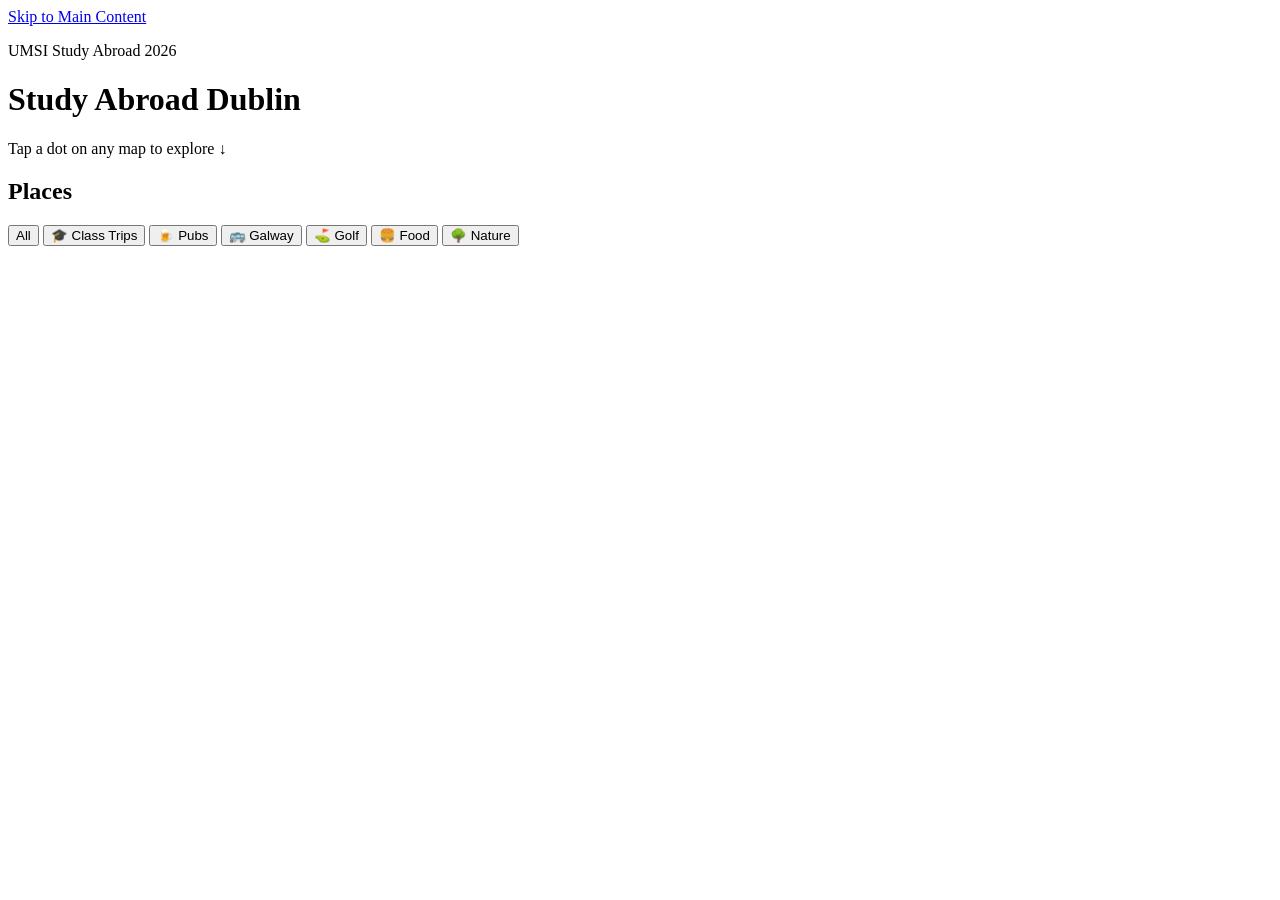
==== Final Project/index.html @ a0563acb "Upload files, JS, AI css, and Index AI generated CSS JS for toggle light and dark mode Mixitup but" ====
<!DOCTYPE html>
<html lang="en">
<head>
    <meta charset="UTF-8">
    <meta name="viewport" content="width=device-width, initial-scale=1.0">
    <title>Study Abroad Dublin</title>
    <link rel = "stylesheet" href="new.css">
</head>
<body>
    <a class ="skip-link" href = "#main">Skip to Main Content</a>
    <div class ="container">
      <header class="site-header">
      <p class="header-main">UMSI Study Abroad 2026</p>
      <h1>Study Abroad Dublin</h1>
      <p class="header-sub">Tap a dot on any map to explore ↓</p>
    </header>
    
    <main id = "main">

    <section class="filter-section"></section>
        <h2>Places</h2>
        <div class="filter-controls" role="toolbar" aria-label="Filter places by category">
          <button class="filter-btn active" data-filter="all">All</button>
          <button class="filter-btn" data-filter=".class-trips">🎓 Class Trips</button>
          <button class="filter-btn" data-filter=".pubs-food">🍺 Pubs</button>
          <button class="filter-btn" data-filter=".weekend-trips">🚌 Galway</button>
          <button class="filter-btn" data-filter=".highlights">⛳ Golf</button>
          <button class="filter-btn" data-filter=".misc">🍔 Food</button>
          <button class="filter-btn" data-filter=".misc">🌳 Nature</button>
        </div>
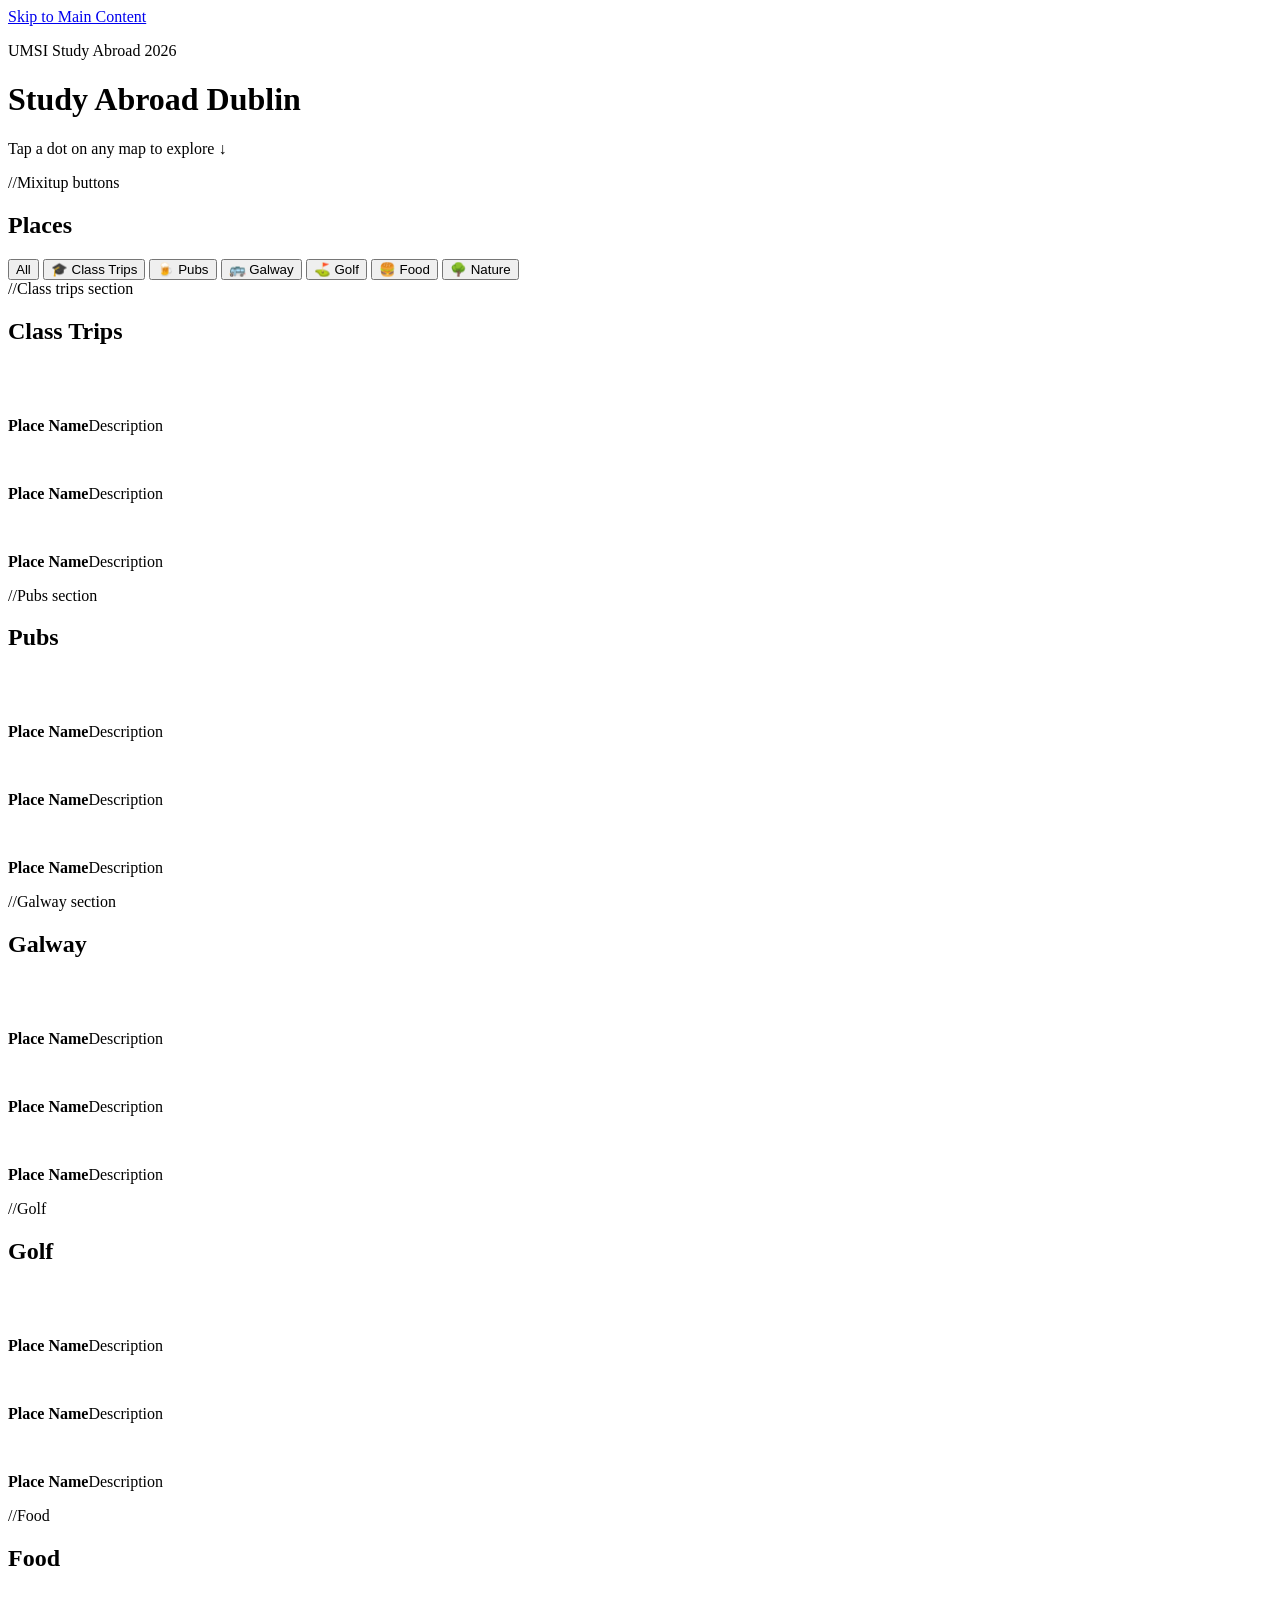
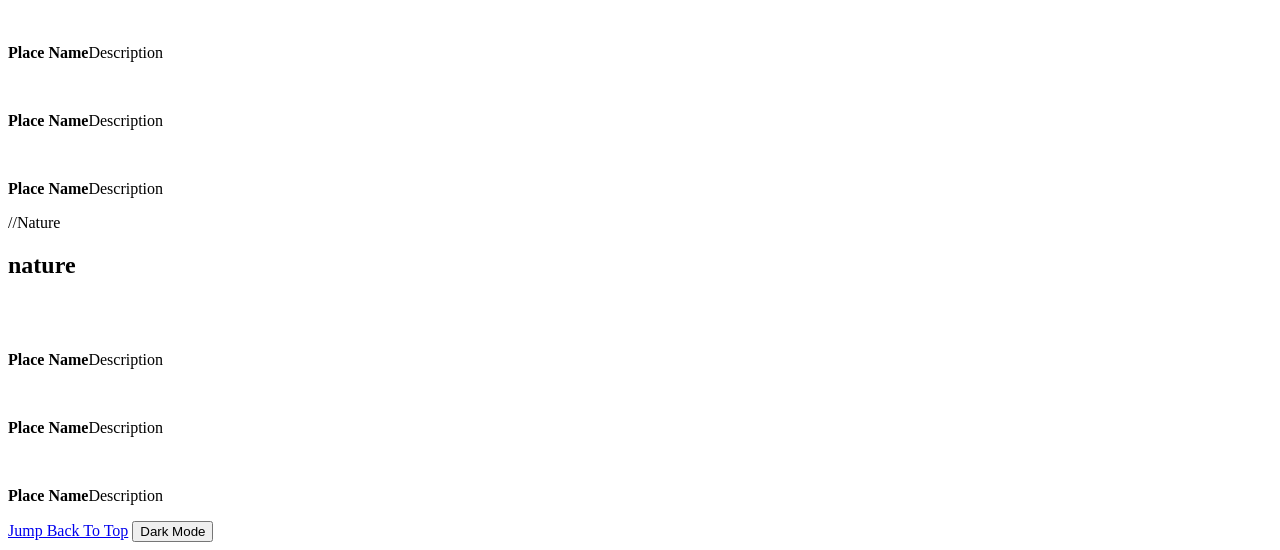
==== commit f64736e3: "Add files via upload Outlined HTML sections and footer buttons" ====
--- a/Final Project/index.html
+++ b/Final Project/index.html
@@ -16,7 +16,7 @@
     </header>
     
     <main id = "main">
-
+//Mixitup buttons
     <section class="filter-section"></section>
         <h2>Places</h2>
         <div class="filter-controls" role="toolbar" aria-label="Filter places by category">
@@ -29,4 +29,118 @@
           <button class="filter-btn" data-filter=".misc">🌳 Nature</button>
         </div>
         
-     +      </section>
+    //Class trips section
+    <section class = "location" id = "class-trips">
+      <h2>Class Trips</h2>
+      <img class = "map" src = "" alt = "">
+      <div class = "place">
+        <img src = "" alt = "">
+        <p class ="caption"></p><strong>Place Name</strong>Description</p>
+      </div>
+      <div class = "place">
+        <img src = "" alt = "">
+        <p class ="caption"></p><strong>Place Name</strong>Description</p>
+      </div>
+      <div class = "place">
+        <img src = "" alt = "">
+        <p class ="caption"></p><strong>Place Name</strong>Description</p>
+      </div>    
+    </section>
+    //Pubs section
+    <section class = "location" id = "pubs">
+      <h2>Pubs</h2>
+      <img class = "map" src = "" alt = "">
+      <div class = "place">
+        <img src = "" alt = "">
+        <p class ="caption"></p><strong>Place Name</strong>Description</p>
+      </div>
+      <div class = "place">
+        <img src = "" alt = "">
+        <p class ="caption"></p><strong>Place Name</strong>Description</p>
+      </div>
+      <div class = "place">
+        <img src = "" alt = "">
+        <p class ="caption"></p><strong>Place Name</strong>Description</p>
+      </div>    
+    </section>
+  //Galway section
+      <section class = "location" id = "Galway">
+      <h2>Galway</h2>
+      <img class = "map" src = "" alt = "">
+      <div class = "place">
+        <img src = "" alt = "">
+        <p class ="caption"></p><strong>Place Name</strong>Description</p>
+      </div>
+      <div class = "place">
+        <img src = "" alt = "">
+        <p class ="caption"></p><strong>Place Name</strong>Description</p>
+      </div>
+      <div class = "place">
+        <img src = "" alt = "">
+        <p class ="caption"></p><strong>Place Name</strong>Description</p>
+      </div>    
+    </section>
+  //Golf
+      <section class = "location" id = "Golf">
+      <h2>Golf</h2>
+      <img class = "map" src = "" alt = "">
+      <div class = "place">
+        <img src = "" alt = "">
+        <p class ="caption"></p><strong>Place Name</strong>Description</p>
+      </div>
+      <div class = "place">
+        <img src = "" alt = "">
+        <p class ="caption"></p><strong>Place Name</strong>Description</p>
+      </div>
+      <div class = "place">
+        <img src = "" alt = "">
+        <p class ="caption"></p><strong>Place Name</strong>Description</p>
+      </div>    
+    </section>
+  //Food
+      <section class = "location" id = "food">
+      <h2>Food</h2>
+      <img class = "map" src = "" alt = "">
+      <div class = "place">
+        <img src = "" alt = "">
+        <p class ="caption"></p><strong>Place Name</strong>Description</p>
+      </div>
+      <div class = "place">
+        <img src = "" alt = "">
+        <p class ="caption"></p><strong>Place Name</strong>Description</p>
+      </div>
+      <div class = "place">
+        <img src = "" alt = "">
+        <p class ="caption"></p><strong>Place Name</strong>Description</p>
+      </div>    
+    </section>
+  //Nature
+      <section class = "location" id = "nature">
+      <h2>nature</h2>
+      <img class = "map" src = "" alt = "">
+      <div class = "place">
+        <img src = "" alt = "">
+        <p class ="caption"></p><strong>Place Name</strong>Description</p>
+      </div>
+      <div class = "place">
+        <img src = "" alt = "">
+        <p class ="caption"></p><strong>Place Name</strong>Description</p>
+      </div>
+      <div class = "place">
+        <img src = "" alt = "">
+        <p class ="caption"></p><strong>Place Name</strong>Description</p>
+      </div>    
+    </section>
+
+    <footer  class = "footer">
+      <div class = "footer-buttons">
+        <a class = "button" href = "#main">Jump Back To Top</a>
+        <button class = "button" id = "darkbutton">Dark Mode</button>
+
+      </div>
+
+    </footer>
+    <script src = "script.js"></script>
+</body>
+</html>
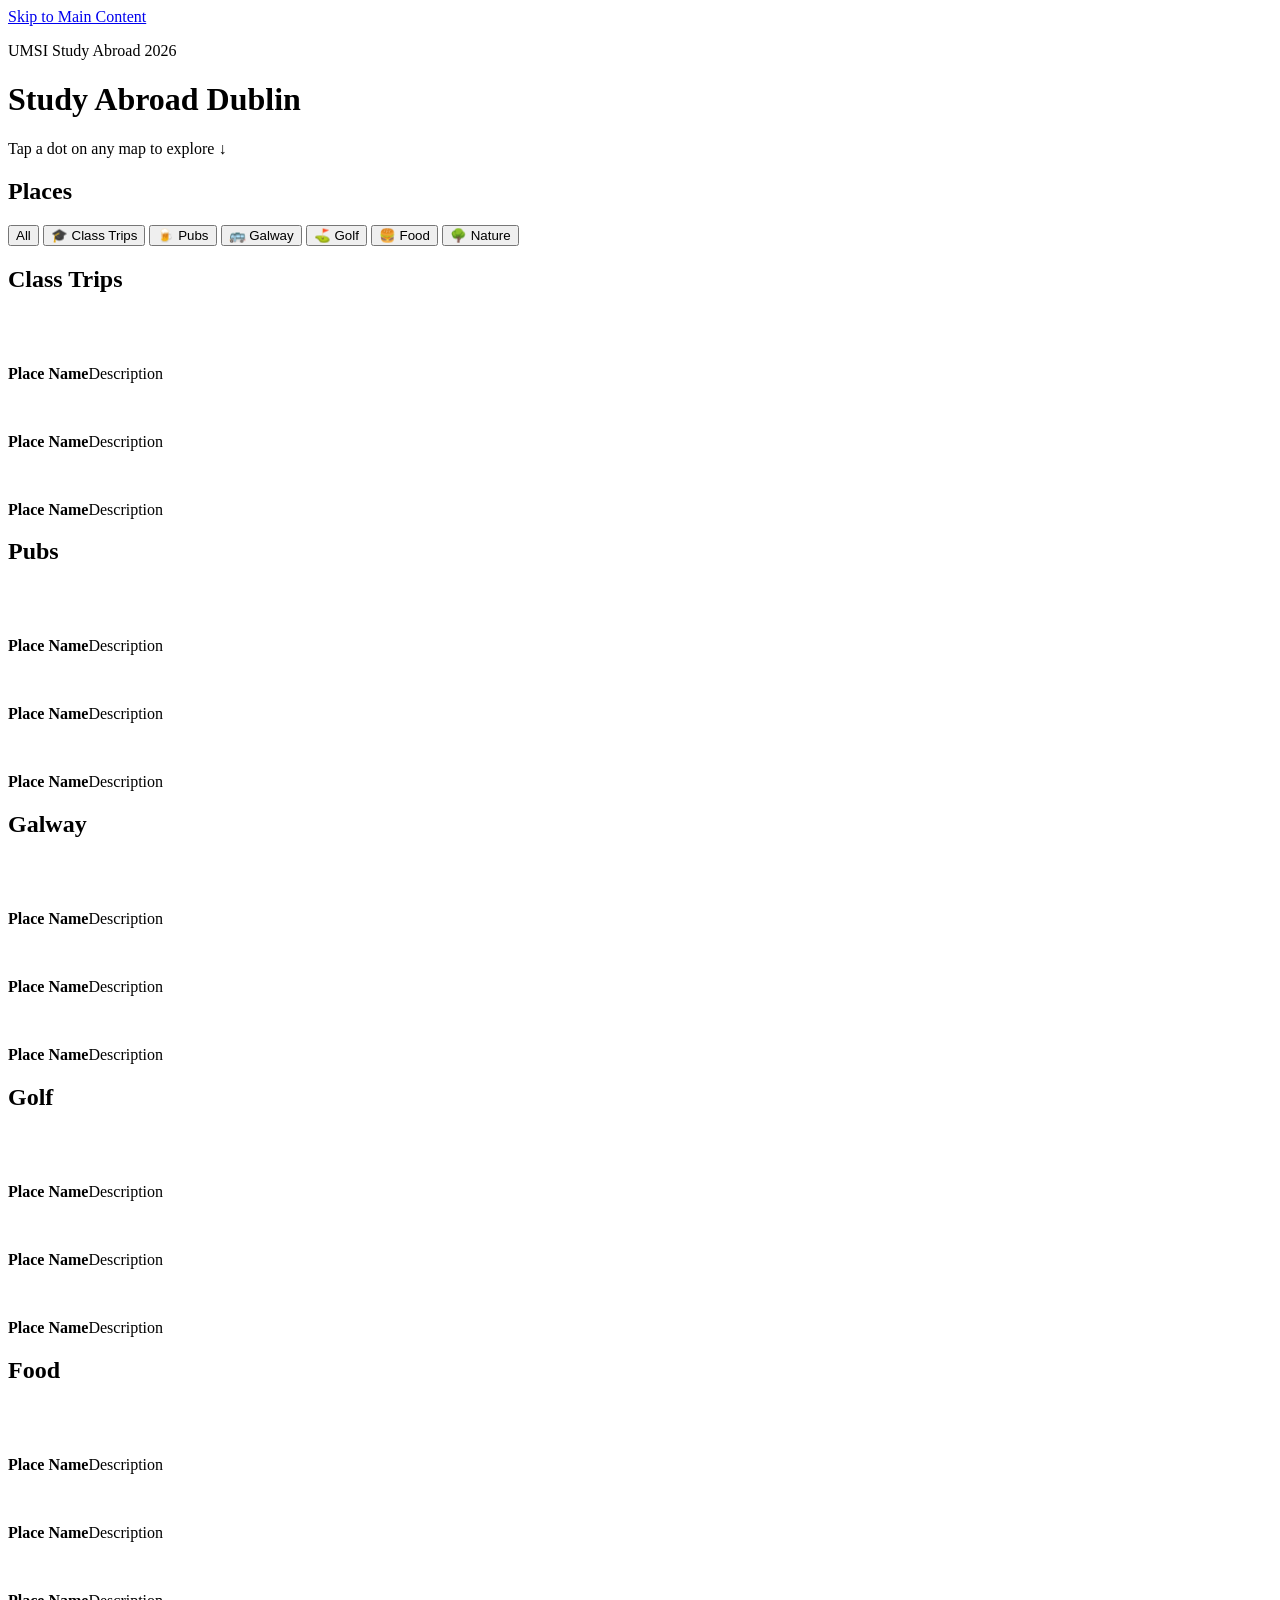
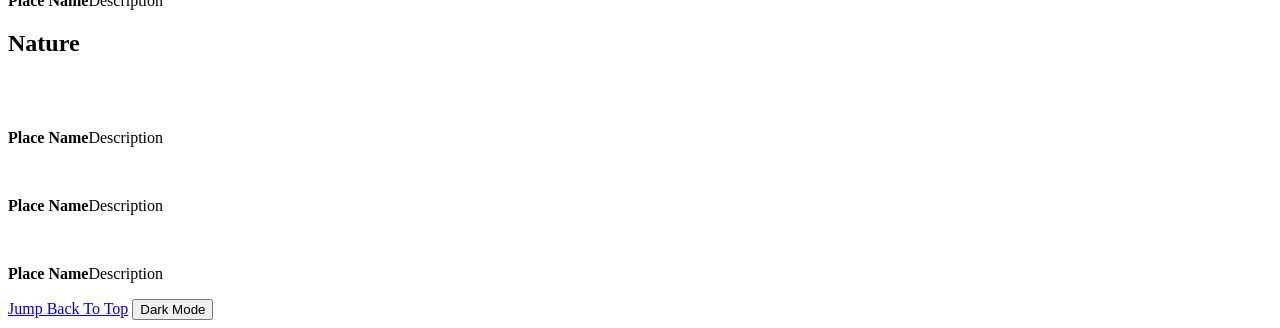
==== commit f6fdf15e: "Add files via upload Added W3 Schools Accordian features and mixitup file" ====
--- a/Final Project/index.html
+++ b/Final Project/index.html
@@ -16,7 +16,7 @@
     </header>
     
     <main id = "main">
-//Mixitup buttons
+<!--MixItUp-->
     <section class="filter-section"></section>
         <h2>Places</h2>
         <div class="filter-controls" role="toolbar" aria-label="Filter places by category">
@@ -30,7 +30,7 @@
         </div>
         
       </section>
-    //Class trips section
+    <!--Class Trips-->
     <section class = "location" id = "class-trips">
       <h2>Class Trips</h2>
       <img class = "map" src = "" alt = "">
@@ -47,7 +47,8 @@
         <p class ="caption"></p><strong>Place Name</strong>Description</p>
       </div>    
     </section>
-    //Pubs section
+
+    <!--Pubs-->
     <section class = "location" id = "pubs">
       <h2>Pubs</h2>
       <img class = "map" src = "" alt = "">
@@ -64,7 +65,8 @@
         <p class ="caption"></p><strong>Place Name</strong>Description</p>
       </div>    
     </section>
-  //Galway section
+
+  <!--Galway-->
       <section class = "location" id = "Galway">
       <h2>Galway</h2>
       <img class = "map" src = "" alt = "">
@@ -81,7 +83,8 @@
         <p class ="caption"></p><strong>Place Name</strong>Description</p>
       </div>    
     </section>
-  //Golf
+
+    <!--Golf-->
       <section class = "location" id = "Golf">
       <h2>Golf</h2>
       <img class = "map" src = "" alt = "">
@@ -98,7 +101,8 @@
         <p class ="caption"></p><strong>Place Name</strong>Description</p>
       </div>    
     </section>
-  //Food
+
+  <!--Food-->
       <section class = "location" id = "food">
       <h2>Food</h2>
       <img class = "map" src = "" alt = "">
@@ -115,9 +119,10 @@
         <p class ="caption"></p><strong>Place Name</strong>Description</p>
       </div>    
     </section>
-  //Nature
+
+  <!--Nature-->
       <section class = "location" id = "nature">
-      <h2>nature</h2>
+      <h2>Nature</h2>
       <img class = "map" src = "" alt = "">
       <div class = "place">
         <img src = "" alt = "">
@@ -141,6 +146,7 @@
       </div>
 
     </footer>
+  </div>
     <script src = "script.js"></script>
 </body>
 </html>
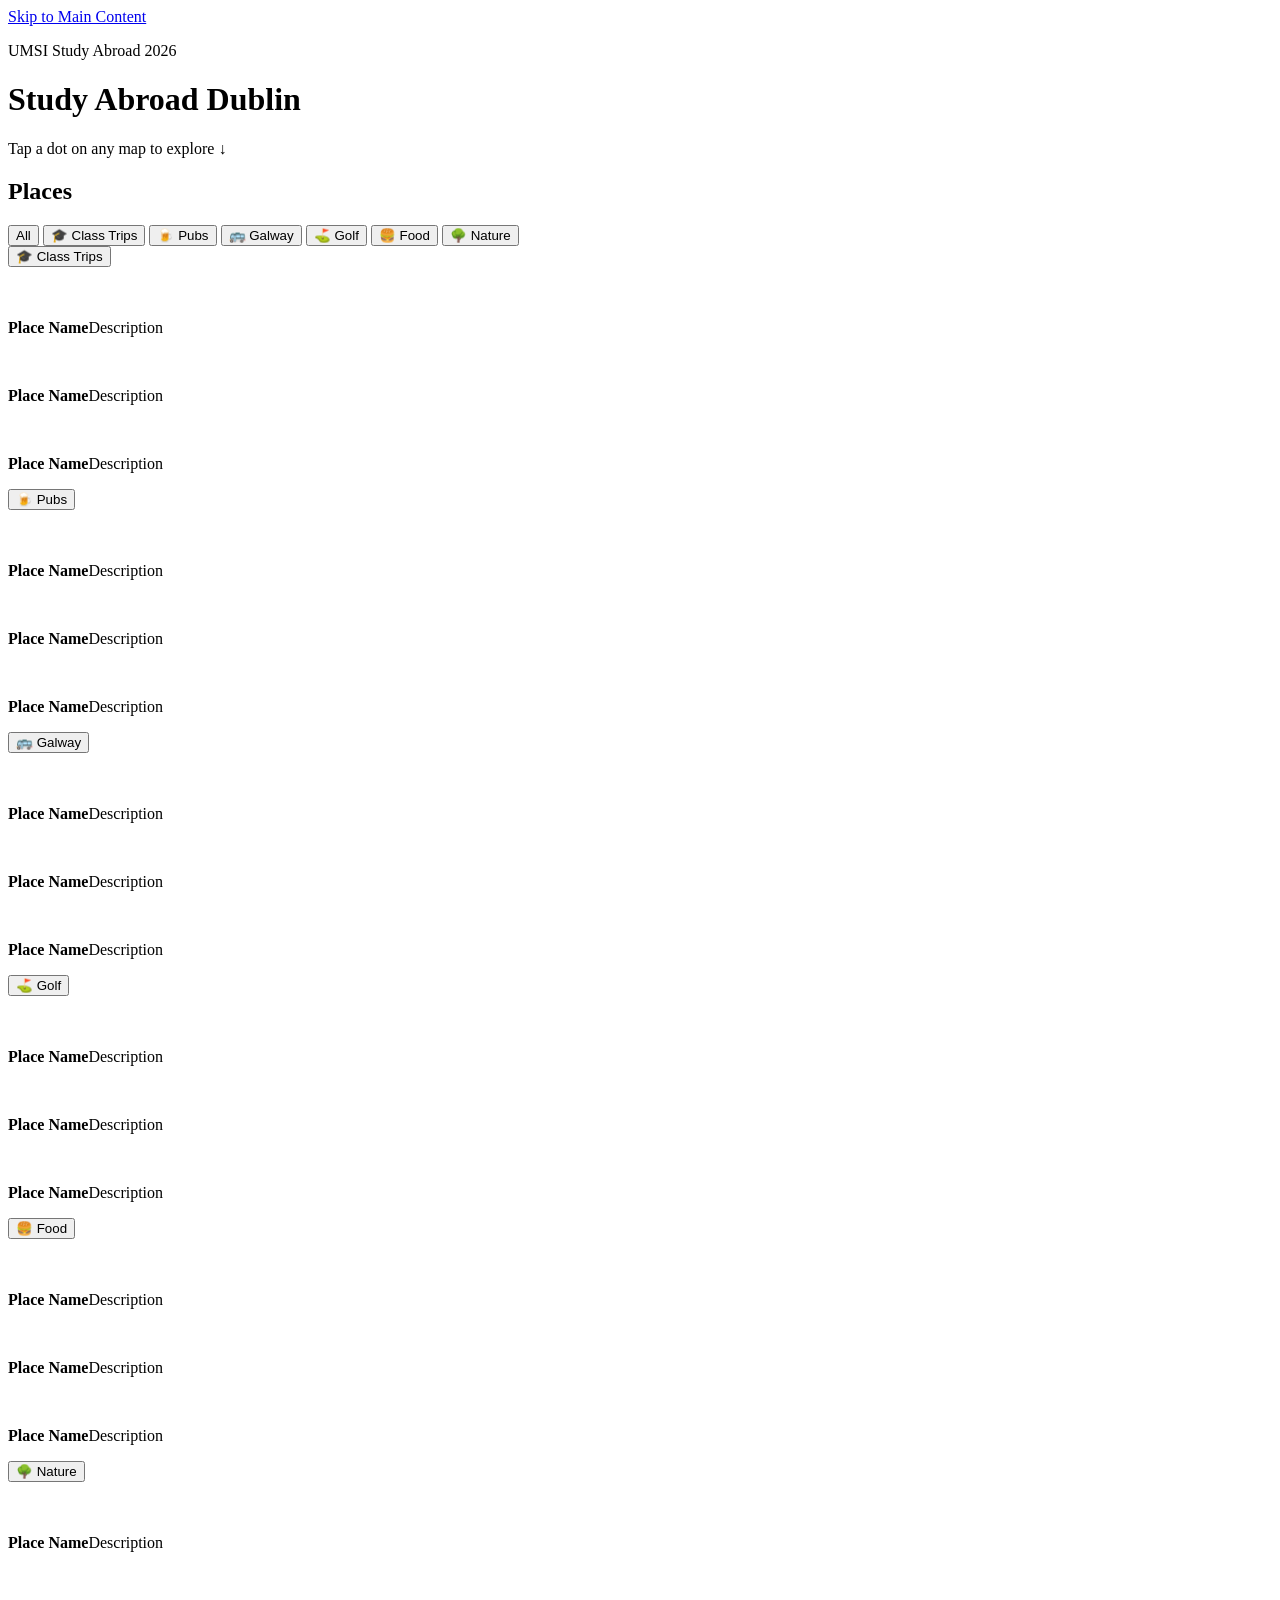
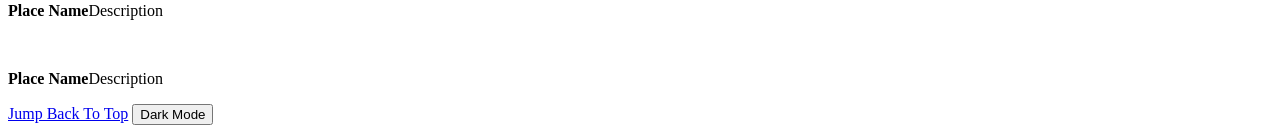
==== commit 39e3a2f3: "Add files via upload Fixed HTML names and added accordion button" ====
--- a/Final Project/index.html
+++ b/Final Project/index.html
@@ -9,15 +9,15 @@
 <body>
     <a class ="skip-link" href = "#main">Skip to Main Content</a>
     <div class ="container">
-      <header class="site-header">
-      <p class="header-main">UMSI Study Abroad 2026</p>
+      <header class="header">
+      <p class="section-header">UMSI Study Abroad 2026</p>
       <h1>Study Abroad Dublin</h1>
       <p class="header-sub">Tap a dot on any map to explore ↓</p>
     </header>
     
     <main id = "main">
 <!--MixItUp-->
-    <section class="filter-section"></section>
+    <section class="filter-section">
         <h2>Places</h2>
         <div class="filter-controls" role="toolbar" aria-label="Filter places by category">
           <button class="filter-btn active" data-filter="all">All</button>
@@ -30,114 +30,128 @@
         </div>
         
       </section>
+
+  <div id ="mixitupContainer">
     <!--Class Trips-->
-    <section class = "location" id = "class-trips">
-      <h2>Class Trips</h2>
+    <section class = "location mix class-trips" id = "class-trips">
+      <button class="section-header" aria-expanded="false">🎓 Class Trips</button>
+      <div class="panel">
       <img class = "map" src = "" alt = "">
       <div class = "place">
         <img src = "" alt = "">
-        <p class ="caption"></p><strong>Place Name</strong>Description</p>
+        <p class ="caption"><strong>Place Name</strong>Description</p>
       </div>
       <div class = "place">
         <img src = "" alt = "">
-        <p class ="caption"></p><strong>Place Name</strong>Description</p>
+        <p class ="caption"><strong>Place Name</strong>Description</p>
       </div>
       <div class = "place">
         <img src = "" alt = "">
-        <p class ="caption"></p><strong>Place Name</strong>Description</p>
+        <p class ="caption"><strong>Place Name</strong>Description</p>
       </div>    
+      </div>
     </section>
 
     <!--Pubs-->
-    <section class = "location" id = "pubs">
-      <h2>Pubs</h2>
+    <section class = "location mix pubs" id = "pubs">
+      <button class="section-header" aria-expanded="false">🍺 Pubs</button>
+      <div class="panel">
       <img class = "map" src = "" alt = "">
       <div class = "place">
         <img src = "" alt = "">
-        <p class ="caption"></p><strong>Place Name</strong>Description</p>
+        <p class ="caption"><strong>Place Name</strong>Description</p>
       </div>
       <div class = "place">
         <img src = "" alt = "">
-        <p class ="caption"></p><strong>Place Name</strong>Description</p>
+        <p class ="caption"><strong>Place Name</strong>Description</p>
       </div>
       <div class = "place">
         <img src = "" alt = "">
-        <p class ="caption"></p><strong>Place Name</strong>Description</p>
+        <p class ="caption"><strong>Place Name</strong>Description</p>
       </div>    
+      </div>
     </section>
 
   <!--Galway-->
-      <section class = "location" id = "Galway">
-      <h2>Galway</h2>
+  <section class="location mix galway" id="galway">
+      <button class="section-header" aria-expanded="false">🚌 Galway</button>
+      <div class="panel">
       <img class = "map" src = "" alt = "">
       <div class = "place">
         <img src = "" alt = "">
-        <p class ="caption"></p><strong>Place Name</strong>Description</p>
+        <p class ="caption"><strong>Place Name</strong>Description</p>
       </div>
       <div class = "place">
         <img src = "" alt = "">
-        <p class ="caption"></p><strong>Place Name</strong>Description</p>
+        <p class ="caption"><strong>Place Name</strong>Description</p>
       </div>
       <div class = "place">
         <img src = "" alt = "">
-        <p class ="caption"></p><strong>Place Name</strong>Description</p>
-      </div>    
+        <p class ="caption"><strong>Place Name</strong>Description</p>
+      </div>   
+      </div> 
     </section>
 
     <!--Golf-->
-      <section class = "location" id = "Golf">
-      <h2>Golf</h2>
+      <section class = "location mix golf" id = "golf">
+      <button class="section-header" aria-expanded="false">⛳ Golf</button>
+      <div class="panel">
       <img class = "map" src = "" alt = "">
       <div class = "place">
         <img src = "" alt = "">
-        <p class ="caption"></p><strong>Place Name</strong>Description</p>
+        <p class ="caption"><strong>Place Name</strong>Description</p>
       </div>
       <div class = "place">
         <img src = "" alt = "">
-        <p class ="caption"></p><strong>Place Name</strong>Description</p>
+        <p class ="caption"><strong>Place Name</strong>Description</p>
       </div>
       <div class = "place">
         <img src = "" alt = "">
-        <p class ="caption"></p><strong>Place Name</strong>Description</p>
+        <p class ="caption"><strong>Place Name</strong>Description</p>
       </div>    
+      </div>
     </section>
 
   <!--Food-->
-      <section class = "location" id = "food">
-      <h2>Food</h2>
+      <section class = "location mix food" id = "food">
+      <button class="section-header" aria-expanded="false">🍔 Food</button>
+      <div class="panel">
       <img class = "map" src = "" alt = "">
       <div class = "place">
         <img src = "" alt = "">
-        <p class ="caption"></p><strong>Place Name</strong>Description</p>
+        <p class ="caption"><strong>Place Name</strong>Description</p>
       </div>
       <div class = "place">
         <img src = "" alt = "">
-        <p class ="caption"></p><strong>Place Name</strong>Description</p>
+        <p class ="caption"><strong>Place Name</strong>Description</p>
       </div>
       <div class = "place">
         <img src = "" alt = "">
-        <p class ="caption"></p><strong>Place Name</strong>Description</p>
+        <p class ="caption"><strong>Place Name</strong>Description</p>
       </div>    
+      </div>
     </section>
 
   <!--Nature-->
-      <section class = "location" id = "nature">
-      <h2>Nature</h2>
+      <section class = "location mix food" id = "nature">
+      <button class="section-header" aria-expanded="false">🌳 Nature</button>
+      <div class="panel">
       <img class = "map" src = "" alt = "">
       <div class = "place">
         <img src = "" alt = "">
-        <p class ="caption"></p><strong>Place Name</strong>Description</p>
+        <p class ="caption"><strong>Place Name</strong>Description</p>
       </div>
       <div class = "place">
         <img src = "" alt = "">
-        <p class ="caption"></p><strong>Place Name</strong>Description</p>
+        <p class ="caption"><strong>Place Name</strong>Description</p>
       </div>
       <div class = "place">
         <img src = "" alt = "">
-        <p class ="caption"></p><strong>Place Name</strong>Description</p>
+        <p class ="caption"><strong>Place Name</strong>Description</p>
       </div>    
+      </div>
     </section>
-
+</div>
     <footer  class = "footer">
       <div class = "footer-buttons">
         <a class = "button" href = "#main">Jump Back To Top</a>
@@ -147,6 +161,7 @@
 
     </footer>
   </div>
+    <script src="mixitup.js"></script>
     <script src = "script.js"></script>
 </body>
 </html>
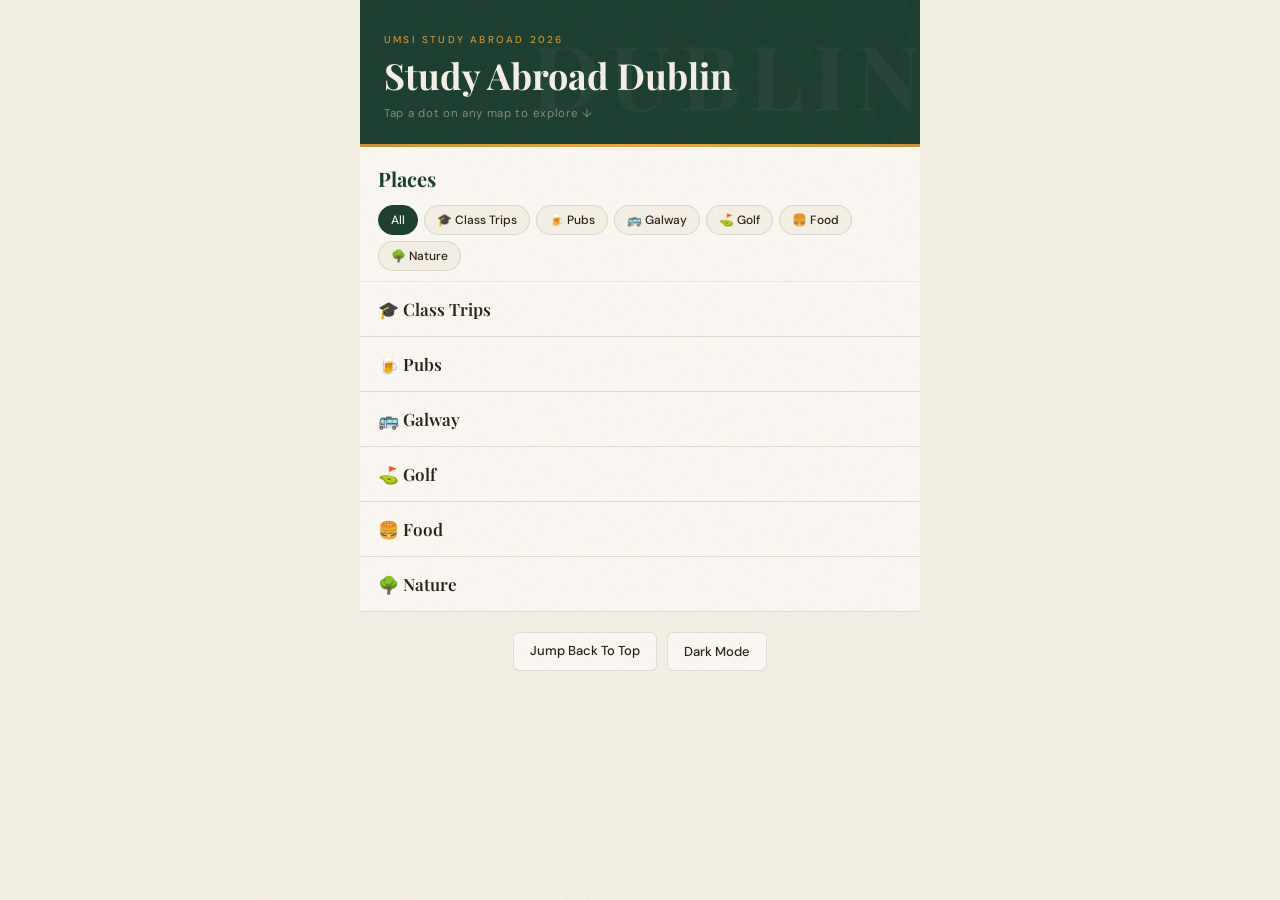
==== commit 2ff9912b: "Add files via upload Added map buttons and changed index formatting for smoother look" ====
--- a/Final Project/index.html
+++ b/Final Project/index.html
@@ -4,13 +4,13 @@
     <meta charset="UTF-8">
     <meta name="viewport" content="width=device-width, initial-scale=1.0">
     <title>Study Abroad Dublin</title>
-    <link rel = "stylesheet" href="new.css">
+    <link rel = "stylesheet" href="css/new.css">
 </head>
 <body>
     <a class ="skip-link" href = "#main">Skip to Main Content</a>
     <div class ="container">
       <header class="header">
-      <p class="section-header">UMSI Study Abroad 2026</p>
+      <p class="header-eyebrow">UMSI Study Abroad 2026</p>
       <h1>Study Abroad Dublin</h1>
       <p class="header-sub">Tap a dot on any map to explore ↓</p>
     </header>
@@ -22,33 +22,38 @@
         <div class="filter-controls" role="toolbar" aria-label="Filter places by category">
           <button class="filter-btn active" data-filter="all">All</button>
           <button class="filter-btn" data-filter=".class-trips">🎓 Class Trips</button>
-          <button class="filter-btn" data-filter=".pubs-food">🍺 Pubs</button>
-          <button class="filter-btn" data-filter=".weekend-trips">🚌 Galway</button>
-          <button class="filter-btn" data-filter=".highlights">⛳ Golf</button>
-          <button class="filter-btn" data-filter=".misc">🍔 Food</button>
-          <button class="filter-btn" data-filter=".misc">🌳 Nature</button>
+          <button class="filter-btn" data-filter=".pubs">🍺 Pubs</button>
+          <button class="filter-btn" data-filter=".galway">🚌 Galway</button>
+          <button class="filter-btn" data-filter=".golf">⛳ Golf</button>
+          <button class="filter-btn" data-filter=".food">🍔 Food</button>
+          <button class="filter-btn" data-filter=".nature">🌳 Nature</button>
         </div>
         
       </section>
 
-  <div id ="mixitupContainer">
-    <!--Class Trips-->
-    <section class = "location mix class-trips" id = "class-trips">
+  <div id ="mixContainer">
+ <!--Class Trips-->
+    <section class="location mix class-trips" id="class-trips">
       <button class="section-header" aria-expanded="false">🎓 Class Trips</button>
       <div class="panel">
-      <img class = "map" src = "" alt = "">
-      <div class = "place">
-        <img src = "" alt = "">
-        <p class ="caption"><strong>Place Name</strong>Description</p>
+      <div class="map-wrap">
+        <img class="map" src="https://raw.githubusercontent.com/ricniel/Final-Project/main/Final%20Project/class-trips-map.png" alt="Map of Dublin showing class trip locations">
+        <button class="map-btn pos-ct-1" data-scroll="place-ct-1" aria-label="1 — Place Name">1</button>
+        <button class="map-btn pos-ct-2" data-scroll="place-ct-2" aria-label="2 — Place Name">2</button>
+        <button class="map-btn pos-ct-3" data-scroll="place-ct-3" aria-label="3 — Place Name">3</button>
       </div>
-      <div class = "place">
-        <img src = "" alt = "">
-        <p class ="caption"><strong>Place Name</strong>Description</p>
+      <div class="place" id="place-ct-1">
+        <img src="" alt="">
+        <p class="caption"><strong>1. Place Name</strong> — Description</p>
       </div>
-      <div class = "place">
-        <img src = "" alt = "">
-        <p class ="caption"><strong>Place Name</strong>Description</p>
-      </div>    
+      <div class="place" id="place-ct-2">
+        <img src="" alt="">
+        <p class="caption"><strong>2. Place Name</strong> — Description</p>
+      </div>
+      <div class="place" id="place-ct-3">
+        <img src="" alt="">
+        <p class="caption"><strong>3. Place Name</strong> — Description</p>
+      </div>
       </div>
     </section>
 
@@ -56,98 +61,123 @@
     <section class = "location mix pubs" id = "pubs">
       <button class="section-header" aria-expanded="false">🍺 Pubs</button>
       <div class="panel">
-      <img class = "map" src = "" alt = "">
-      <div class = "place">
-        <img src = "" alt = "">
-        <p class ="caption"><strong>Place Name</strong>Description</p>
+      <div class="map-wrap">
+        <img class="map" src="https://raw.githubusercontent.com/ricniel/Final-Project/main/Final%20Project/pubs-map.png" alt="Map of Dublin showing pub locations">
+        <button class="map-btn pos-pubs-1" data-scroll="place-pubs-1" aria-label="1 — Brazen Head">1</button>
+        <button class="map-btn pos-pubs-2" data-scroll="place-pubs-2" aria-label="2 — Temple Bar">2</button>
+        <button class="map-btn pos-pubs-3" data-scroll="place-pubs-3" aria-label="3 — Dudley's">3</button>
       </div>
-      <div class = "place">
-        <img src = "" alt = "">
-        <p class ="caption"><strong>Place Name</strong>Description</p>
+      <div class = "place" id = "place-pubs-1">
+        <img src = "" alt = "Outside of the Temple Bar">
+        <p class ="caption"><strong>The Temple Bar</strong>Description</p>
       </div>
-      <div class = "place">
-        <img src = "" alt = "">
-        <p class ="caption"><strong>Place Name</strong>Description</p>
+      <div class = "place" id = "place-pubs-2">
+        <img src = "" alt = "A pint of guinness in Grogan's">
+        <p class ="caption"><strong>Grogan's Pub</strong>Description</p>
+      </div>
+      <div class = "place" id = "place-pubs-3">
+        <img src = "" alt = "A Pint of Guinness in Dudley's">
+        <p class ="caption"><strong>Dudley's Pub</strong>Description</p>
       </div>    
       </div>
     </section>
 
-  <!--Galway-->
+ <!--Galway-->
   <section class="location mix galway" id="galway">
       <button class="section-header" aria-expanded="false">🚌 Galway</button>
       <div class="panel">
-      <img class = "map" src = "" alt = "">
-      <div class = "place">
-        <img src = "" alt = "">
-        <p class ="caption"><strong>Place Name</strong>Description</p>
+      <div class="map-wrap">
+        <img class="map" src="https://raw.githubusercontent.com/ricniel/Final-Project/main/Final%20Project/Galway-map.png" alt="Map of Galway showing trip locations">
+        <button class="map-btn pos-gal-1" data-scroll="place-gal-1" aria-label="1 — Place Name">1</button>
+        <button class="map-btn pos-gal-2" data-scroll="place-gal-2" aria-label="2 — Place Name">2</button>
+        <button class="map-btn pos-gal-3" data-scroll="place-gal-3" aria-label="3 — Place Name">3</button>
       </div>
-      <div class = "place">
-        <img src = "" alt = "">
-        <p class ="caption"><strong>Place Name</strong>Description</p>
+      <div class="place" id="place-gal-1">
+        <img src="" alt="">
+        <p class="caption"><strong>1. Place Name</strong> — Description</p>
       </div>
-      <div class = "place">
-        <img src = "" alt = "">
-        <p class ="caption"><strong>Place Name</strong>Description</p>
+      <div class="place" id="place-gal-2">
+        <img src="" alt="">
+        <p class="caption"><strong>2. Place Name</strong> — Description</p>
+      </div>
+      <div class="place" id="place-gal-3">
+        <img src="" alt="">
+        <p class="caption"><strong>3. Place Name</strong> — Description</p>
       </div>   
       </div> 
     </section>
 
     <!--Golf-->
-      <section class = "location mix golf" id = "golf">
+      <section class="location mix golf" id="golf">
       <button class="section-header" aria-expanded="false">⛳ Golf</button>
       <div class="panel">
-      <img class = "map" src = "" alt = "">
-      <div class = "place">
-        <img src = "" alt = "">
-        <p class ="caption"><strong>Place Name</strong>Description</p>
+      <div class="map-wrap">
+        <img class="map" src="https://raw.githubusercontent.com/ricniel/Final-Project/main/Final%20Project/Golf-map.png" alt="Map of Ireland showing golf course locations">
+        <button class="map-btn pos-golf-1" data-scroll="place-golf-1" aria-label="1 — Place Name">1</button>
+        <button class="map-btn pos-golf-2" data-scroll="place-golf-2" aria-label="2 — Place Name">2</button>
+        <button class="map-btn pos-golf-3" data-scroll="place-golf-3" aria-label="3 — Place Name">3</button>
       </div>
-      <div class = "place">
-        <img src = "" alt = "">
-        <p class ="caption"><strong>Place Name</strong>Description</p>
+      <div class="place" id="place-golf-1">
+        <img src="" alt="">
+        <p class="caption"><strong>1. Place Name</strong> — Description</p>
       </div>
-      <div class = "place">
-        <img src = "" alt = "">
-        <p class ="caption"><strong>Place Name</strong>Description</p>
+      <div class="place" id="place-golf-2">
+        <img src="" alt="">
+        <p class="caption"><strong>2. Place Name</strong> — Description</p>
+      </div>
+      <div class="place" id="place-golf-3">
+        <img src="" alt="">
+        <p class="caption"><strong>3. Place Name</strong> — Description</p>
       </div>    
       </div>
     </section>
 
   <!--Food-->
-      <section class = "location mix food" id = "food">
+      <section class="location mix food" id="food">
       <button class="section-header" aria-expanded="false">🍔 Food</button>
       <div class="panel">
-      <img class = "map" src = "" alt = "">
-      <div class = "place">
-        <img src = "" alt = "">
-        <p class ="caption"><strong>Place Name</strong>Description</p>
+      <div class="map-wrap">
+        <img class="map" src="https://raw.githubusercontent.com/ricniel/Final-Project/main/Final%20Project/Food-map.png" alt="Map of Dublin showing food spots">
+        <button class="map-btn pos-food-1" data-scroll="place-food-1" aria-label="1 — Place Name">1</button>
+        <button class="map-btn pos-food-2" data-scroll="place-food-2" aria-label="2 — Place Name">2</button>
+        <button class="map-btn pos-food-3" data-scroll="place-food-3" aria-label="3 — Place Name">3</button>
       </div>
-      <div class = "place">
-        <img src = "" alt = "">
-        <p class ="caption"><strong>Place Name</strong>Description</p>
+      <div class="place" id="place-food-1">
+        <img src="" alt="">
+        <p class="caption"><strong>1. Place Name</strong> — Description</p>
       </div>
-      <div class = "place">
-        <img src = "" alt = "">
-        <p class ="caption"><strong>Place Name</strong>Description</p>
+      <div class="place" id="place-food-2">
+        <img src="" alt="">
+        <p class="caption"><strong>2. Place Name</strong> — Description</p>
+      </div>
+      <div class="place" id="place-food-3">
+        <img src="" alt="">
+        <p class="caption"><strong>3. Place Name</strong> — Description</p>
       </div>    
       </div>
     </section>
 
   <!--Nature-->
-      <section class = "location mix food" id = "nature">
+      <section class="location mix nature" id="nature">
       <button class="section-header" aria-expanded="false">🌳 Nature</button>
       <div class="panel">
-      <img class = "map" src = "" alt = "">
-      <div class = "place">
-        <img src = "" alt = "">
-        <p class ="caption"><strong>Place Name</strong>Description</p>
+      <div class="map-wrap">
+        <img class="map" src="https://raw.githubusercontent.com/ricniel/Final-Project/main/Final%20Project/nature-map.png" alt="Map showing Cliffs of Moher, Howth, and Pheonix Park">
+        <button class="map-btn pos-nat-1" data-scroll="place-nat-1" aria-label="1 — Place Name">1</button>
+        <button class="map-btn pos-nat-2" data-scroll="place-nat-2" aria-label="2 — Place Name">2</button>
+        <button class="map-btn pos-nat-3" data-scroll="place-nat-3" aria-label="3 — Place Name">3</button>
       </div>
-      <div class = "place">
-        <img src = "" alt = "">
-        <p class ="caption"><strong>Place Name</strong>Description</p>
+      <div class="place" id="place-nat-1">
+        <img src="" alt="">
+        <p class="caption"><strong>1. Place Name</strong> — Description</p>
       </div>
-      <div class = "place">
-        <img src = "" alt = "">
-        <p class ="caption"><strong>Place Name</strong>Description</p>
+      <div class="place" id="place-nat-2">
+        <img src="" alt="">
+        <p class="caption"><strong>2. Place Name</strong> — Description</p>
+      </div>
+      <div class="place" id="place-nat-3">
+        <img src="" alt="">
+        <p class="caption"><strong>3. Place Name</strong> — Description</p>
       </div>    
       </div>
     </section>
--- a/Final Project/css/new.css
+++ b/Final Project/css/new.css
@@ -0,0 +1,339 @@
+@import url('https://fonts.googleapis.com/css2?family=Playfair+Display:ital,wght@0,400;0,700;1,400&family=DM+Sans:wght@400;500;600&display=swap');
+
+*, *::before, *::after { box-sizing: border-box; margin: 0; padding: 0; }
+
+:root {
+  --parchment: #F4EFE4;
+  --paper: #FAF7F2;
+  --green-dark: #1B3D2F;
+  --gold: #C8923A;
+  --gold-light: #E5A840;
+  --ink: #2A2016;
+  --ink-light: #5C4F3A;
+  --sage: #E2E8DF;
+}
+
+html { scroll-behavior: smooth; }
+
+body {
+  background: var(--parchment);
+  color: var(--ink);
+  font-family: 'DM Sans', sans-serif;
+  font-size: 16px;
+  line-height: 1.6;
+  min-height: 100vh;
+  max-width: 480px;
+  margin: 0 auto;
+}
+
+/* Paper texture */
+body::before {
+  content: '';
+  position: fixed;
+  inset: 0;
+  background-image: url("data:image/svg+xml,%3Csvg viewBox='0 0 200 200' xmlns='http://www.w3.org/2000/svg'%3E%3Cfilter id='n'%3E%3CfeTurbulence type='fractalNoise' baseFrequency='0.85' numOctaves='4' stitchTiles='stitch'/%3E%3C/filter%3E%3Crect width='100%25' height='100%25' filter='url(%23n)' opacity='0.035'/%3E%3C/svg%3E");
+  pointer-events: none;
+  z-index: 999;
+}
+
+/* ── Skip Link ── */
+.skip-link {
+  position: absolute;
+  top: -100%;
+  left: 1rem;
+  background: var(--gold);
+  color: var(--green-dark);
+  padding: 0.5rem 1rem;
+  border-radius: 4px;
+  font-weight: 600;
+  z-index: 1000;
+  text-decoration: none;
+}
+.skip-link:focus { top: 0.5rem; }
+
+/* ── Header ── */
+.header {
+  background: var(--green-dark);
+  padding: 32px 24px 24px;
+  position: relative;
+  overflow: hidden;
+}
+.header::before {
+  content: 'DUBLIN';
+  position: absolute;
+  right: -10px;
+  top: 50%;
+  transform: translateY(-50%);
+  font-family: 'Playfair Display', serif;
+  font-size: 90px;
+  font-weight: 700;
+  color: rgba(255,255,255,0.04);
+  letter-spacing: 0.1em;
+  pointer-events: none;
+  user-select: none;
+}
+.header::after {
+  content: '';
+  position: absolute;
+  bottom: 0;
+  left: 0;
+  right: 0;
+  height: 3px;
+  background: linear-gradient(90deg, var(--gold), var(--gold-light), var(--gold));
+}
+.header-eyebrow {
+  font-size: 10px;
+  font-weight: 500;
+  letter-spacing: 0.22em;
+  text-transform: uppercase;
+  color: var(--gold);
+  margin-bottom: 8px;
+}
+.header h1 {
+  font-family: 'Playfair Display', serif;
+  font-size: 36px;
+  font-weight: 700;
+  color: var(--parchment);
+  line-height: 1.08;
+}
+.header-sub {
+  font-size: 11.5px;
+  color: rgba(244,239,228,0.45);
+  margin-top: 10px;
+  letter-spacing: 0.06em;
+}
+
+/* ── Filter Section ── */
+.filter-section {
+  padding: 16px 18px 10px;
+  background: var(--paper);
+  border-bottom: 1px solid rgba(42,32,22,0.08);
+}
+.filter-section h2 {
+  font-family: 'Playfair Display', serif;
+  font-size: 20px;
+  color: var(--green-dark);
+  margin-bottom: 10px;
+}
+.filter-controls {
+  display: flex;
+  flex-wrap: wrap;
+  gap: 6px;
+}
+.filter-btn {
+  background: var(--parchment);
+  border: 1.5px solid rgba(42,32,22,0.12);
+  border-radius: 18px;
+  padding: 6px 12px;
+  font-family: 'DM Sans', sans-serif;
+  font-size: 12px;
+  font-weight: 500;
+  color: var(--ink);
+  cursor: pointer;
+  transition: border-color 0.2s;
+}
+.filter-btn:hover { border-color: var(--gold); }
+.filter-btn:focus-visible { outline: 3px solid var(--gold); outline-offset: 2px; }
+.filter-btn.active {
+  background: var(--green-dark);
+  color: var(--parchment);
+  border-color: var(--green-dark);
+}
+
+/* ── Accordion ── */
+.location {
+  border-bottom: 1px solid rgba(42,32,22,0.1);
+}
+.section-header {
+  display: flex;
+  align-items: center;
+  gap: 13px;
+  width: 100%;
+  padding: 16px 18px;
+  border: none;
+  cursor: pointer;
+  user-select: none;
+  background: var(--paper);
+  font-family: 'Playfair Display', serif;
+  font-size: 17px;
+  font-weight: 600;
+  color: var(--ink);
+  text-align: left;
+  transition: background 0.2s, color 0.2s;
+}
+.section-header:hover { background: #F0EBE1; }
+.section-header:focus-visible { outline: 3px solid var(--gold); outline-offset: -3px; }
+.section-header.active {
+  background: var(--green-dark);
+  color: var(--parchment);
+}
+
+/* Panel — hidden by default, JS sets display:block */
+.panel {
+  display: none;
+  overflow: hidden;
+  background: var(--sage);
+  padding: 16px 18px 20px;
+}
+
+/* ── Map Image ── */
+.map {
+  width: 100%;
+  border-radius: 8px;
+  margin-bottom: 14px;
+  box-shadow: 0 2px 10px rgba(42,32,22,0.1);
+}
+
+/* ── Place Cards ── */
+.place {
+  background: var(--paper);
+  border-radius: 8px;
+  overflow: hidden;
+  margin-bottom: 10px;
+  box-shadow: 0 1px 4px rgba(42,32,22,0.06);
+  border: 1px solid rgba(42,32,22,0.04);
+}
+.place img {
+  width: 100%;
+  display: block;
+}
+.caption {
+  padding: 12px 14px;
+  font-size: 14px;
+  line-height: 1.5;
+  color: var(--ink-light);
+}
+.caption strong {
+  color: var(--ink);
+  font-family: 'Playfair Display', serif;
+}
+
+/* ── Footer ── */
+.footer {
+  text-align: center;
+  padding: 20px 18px 28px;
+  font-size: 11px;
+  color: var(--ink-light);
+}
+.footer-buttons {
+  display: flex;
+  justify-content: center;
+  gap: 10px;
+  margin-bottom: 14px;
+}
+.button {
+  background: var(--paper);
+  border: 1.5px solid rgba(42,32,22,0.12);
+  border-radius: 6px;
+  padding: 8px 16px;
+  font-family: 'DM Sans', sans-serif;
+  font-size: 13px;
+  font-weight: 500;
+  color: var(--ink);
+  cursor: pointer;
+  text-decoration: none;
+  transition: border-color 0.2s;
+}
+.button:hover { border-color: var(--gold); }
+.button:focus-visible { outline: 3px solid var(--gold); outline-offset: 2px; }
+
+/* ── Map Buttons ── */
+.map-wrap {
+  position: relative;
+  margin-bottom: 14px;
+}
+.map-btn {
+  position: absolute;
+  width: 28px;
+  height: 28px;
+  border-radius: 50%;
+  background: var(--green-dark);
+  color: var(--parchment);
+  border: 2px solid var(--gold);
+  font-family: 'DM Sans', sans-serif;
+  font-size: 13px;
+  font-weight: 700;
+  cursor: pointer;
+  display: flex;
+  align-items: center;
+  justify-content: center;
+  transform: translate(-50%, -50%);
+  transition: transform 0.2s, background 0.2s;
+}
+.map-btn:hover {
+  background: var(--gold);
+  color: var(--green-dark);
+  transform: translate(-50%, -50%) scale(1.15);
+}
+.map-btn:focus-visible {
+  outline: 3px solid var(--gold);
+  outline-offset: 3px;
+}
+
+/* Class Trips map */
+.pos-ct-1 { top: 5%;  left: 8%;  }
+.pos-ct-2 { top: 88%; left: 88%; }
+.pos-ct-3 { top: 85%; left: 8%;  }
+/* Food map */
+.pos-food-1 { top: 5%;  left: 40%; }
+.pos-food-2 { top: 7%;  left: 67%; }
+.pos-food-3 { top: 89.5%; left: 4%;  }
+/* Galway map */
+.pos-gal-1 { top: 70%; left: 77%; }
+.pos-gal-2 { top: 90%; left: 24%;  }
+.pos-gal-3 { top: 6%;  left: 93%; }
+/* Golf map */
+.pos-golf-1 { top: 7%; left: 88%; }
+.pos-golf-2 { top: 54%; left: 94%; }
+.pos-golf-3 { top: 91.5%; left: 92.5%;  }
+/* Nature map */
+.pos-nat-1 { top: 38%;  left: 96.5%; }
+.pos-nat-2 { top: 70%; left: 96.3%; }
+.pos-nat-3 { top: 61%; left: 3%; }
+/* Pubs map */
+.pos-pubs-1 { top: 29%;  left: 97%; }
+.pos-pubs-2 { top: 76%;  left: 20%; }
+.pos-pubs-3 { top: 79%; left: 93%;  }
+
+.place.highlight {
+  outline: 3px solid var(--gold);
+  outline-offset: 2px;
+}
+
+/* ── Dark Mode ── */
+body.dark {
+  --parchment: #141412;
+  --paper: #1e1e1a;
+  --ink: #e0dbd0;
+  --ink-light: #a89e8e;
+  --green-dark: #0e1f16;
+  --sage: #1a1d18;
+}
+body.dark .section-header { background: var(--paper); }
+body.dark .section-header:hover { background: #2a2a24; }
+body.dark .filter-btn { background: var(--paper); border-color: rgba(255,255,255,0.1); }
+body.dark .button { background: var(--paper); border-color: rgba(255,255,255,0.1); }
+
+/* ── Responsive ── */
+@media screen and (min-width: 600px) {
+  body { max-width: 560px; }
+}
+
+/* ── Reduced Motion ── */
+@media (prefers-reduced-motion: reduce) {
+  * {
+    transition-duration: 0.01ms !important;
+    scroll-behavior: auto !important;
+  }
+}
+
+/* ── Print ── */
+@media print {
+  body { background: #fff; color: #000; }
+  body::before { display: none; }
+  .header { background: #fff; }
+  .header::before, .header::after { display: none; }
+  .header h1 { color: #000; }
+  .filter-section, .footer-buttons { display: none; }
+  .panel { display: block !important; overflow: visible; }
+}
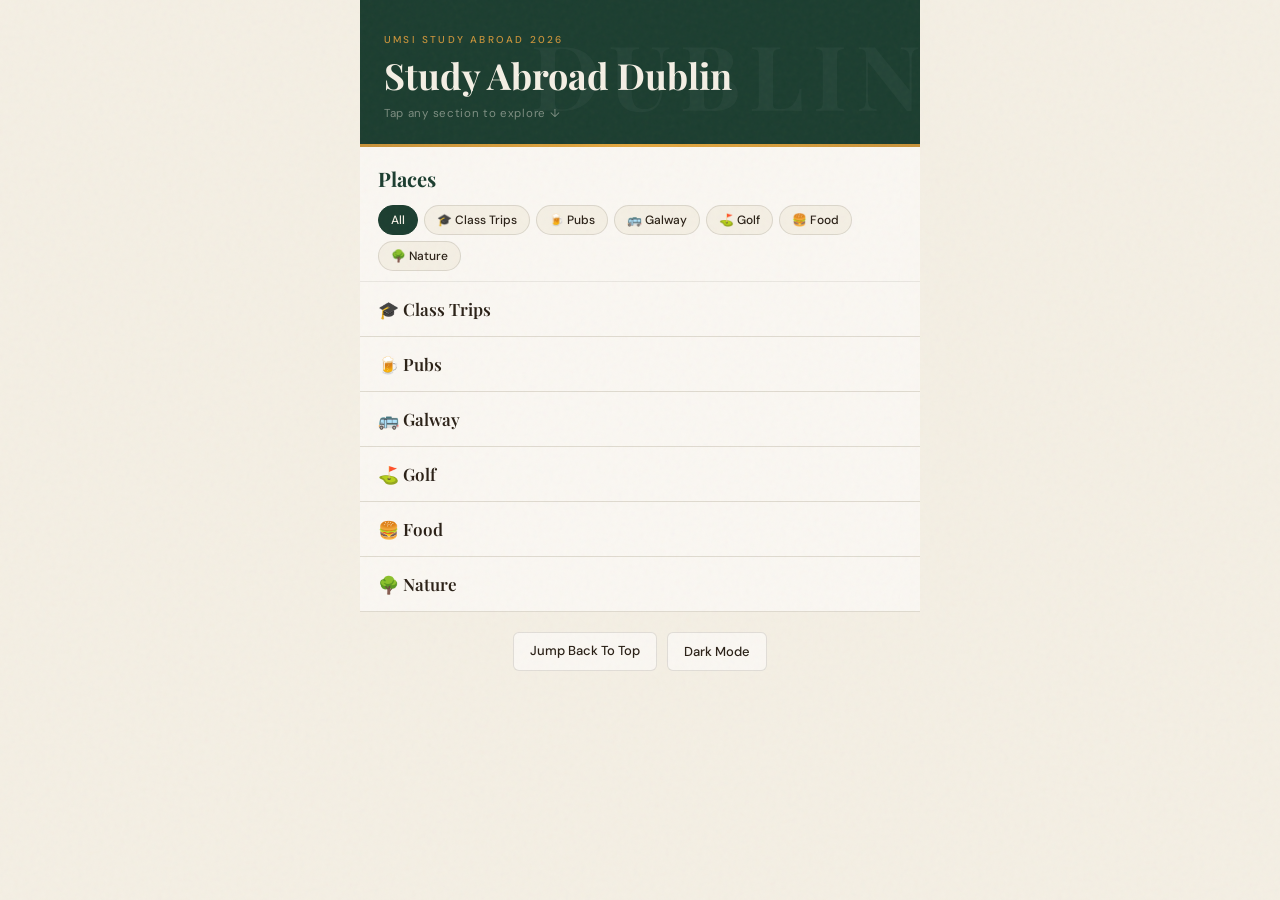
==== commit 65c3acde: "Add files via upload Uploaded latest changes" ====
--- a/Final Project/index.html
+++ b/Final Project/index.html
@@ -12,7 +12,7 @@
       <header class="header">
       <p class="header-eyebrow">UMSI Study Abroad 2026</p>
       <h1>Study Abroad Dublin</h1>
-      <p class="header-sub">Tap a dot on any map to explore ↓</p>
+      <p class="header-sub">Tap any section to explore ↓</p>
     </header>
     
     <main id = "main">
@@ -43,16 +43,16 @@
         <button class="map-btn pos-ct-3" data-scroll="place-ct-3" aria-label="3 — Place Name">3</button>
       </div>
       <div class="place" id="place-ct-1">
-        <img src="" alt="">
-        <p class="caption"><strong>1. Place Name</strong> — Description</p>
+        <img src="https://raw.githubusercontent.com/ricniel/Final-Project/main/Final%20Project/IMG_1557.jpeg" alt="The first room in the EPIC Museum">
+        <p class="caption"><strong>1. EPIC Emigration Museum</strong> — The EPIC Museum went over the history of Irish people leaving Ireland. I was surprised with how many famous Americans have Irish roots.</p>
       </div>
       <div class="place" id="place-ct-2">
-        <img src="" alt="">
-        <p class="caption"><strong>2. Place Name</strong> — Description</p>
+        <img src="https://raw.githubusercontent.com/ricniel/Final-Project/main/Final%20Project/IMG_1830.jpeg" alt="The view from the top floor of Google Docklands">
+        <p class="caption"><strong>2. Google Tour</strong> — In our last full week, we were lucky enough to get a tour around Google Dublin. The was an awesome experience, and it was so cool seeing what the day-to-day life looks like for Google workers. New dream job!</p>
       </div>
       <div class="place" id="place-ct-3">
-        <img src="" alt="">
-        <p class="caption"><strong>3. Place Name</strong> — Description</p>
+        <img src="https://raw.githubusercontent.com/ricniel/Final-Project/main/Final%20Project/IMG_1279.jpeg" alt="Irish hounds in front of Wolftone statue">
+        <p class="caption"><strong>3. St. Stephen's Green</strong> — On our first bus tour around the city, we got an unexpected visit from some Irish wolfhounds (the biggest dogs I've ever seen).</p>
       </div>
       </div>
     </section>
@@ -68,17 +68,18 @@
         <button class="map-btn pos-pubs-3" data-scroll="place-pubs-3" aria-label="3 — Dudley's">3</button>
       </div>
       <div class = "place" id = "place-pubs-1">
-        <img src = "" alt = "Outside of the Temple Bar">
-        <p class ="caption"><strong>The Temple Bar</strong>Description</p>
+        <img src = "https://raw.githubusercontent.com/ricniel/Final-Project/main/Final%20Project/IMG_1296.jpeg" alt = "Outside of the Temple Bar">
+        <p class ="caption"><strong>1. The Temple Bar</strong>A little touristy and EXTREMELY overpriced (10 euros a pint!), but a cool atmosphere and live music. Not my favorite, but still a fun experience.</p>
       </div>
       <div class = "place" id = "place-pubs-2">
-        <img src = "" alt = "A pint of guinness in Grogan's">
-        <p class ="caption"><strong>Grogan's Pub</strong>Description</p>
+        <img src="https://raw.githubusercontent.com/ricniel/Final-Project/main/Final%20Project/IMG_1806.jpeg" alt = "A Pint of Guinness in Dudley's">
+        <p class ="caption"><strong>2. Dudley's Pub</strong>Throughout my trip, I was told by multiple locals that Dudley's Pub had the best pint in all of Ireland. After finally giving it a try, I 100% agree. This quickly became my favorite, especially with how close it was to our apartment.</p>
+      </div>    
+      <div class = "place" id = "place-pubs-3">
+        <img src="https://raw.githubusercontent.com/ricniel/Final-Project/main/Final%20Project/IMG_1298.jpeg" alt = "A pint of guinness in Grogan's">
+        <p class ="caption"><strong>3. Grogan's Pub</strong>On my first night in Dublin, I found myself at Grogan's. Definitely a different and more relaxed atmosphere than most of the other pubs I went to. I was also the youngest one in there by far.</p>
       </div>
-      <div class = "place" id = "place-pubs-3">
-        <img src = "" alt = "A Pint of Guinness in Dudley's">
-        <p class ="caption"><strong>Dudley's Pub</strong>Description</p>
-      </div>    
+    
       </div>
     </section>
 
@@ -93,16 +94,17 @@
         <button class="map-btn pos-gal-3" data-scroll="place-gal-3" aria-label="3 — Place Name">3</button>
       </div>
       <div class="place" id="place-gal-1">
-        <img src="" alt="">
-        <p class="caption"><strong>1. Place Name</strong> — Description</p>
+        <img src="https://raw.githubusercontent.com/ricniel/Final-Project/main/Final%20Project/IMG_1607.jpeg" alt="Fishing equipment in the Galway Harbor">
+        <p class="caption"><strong>1. Spanish Arch</strong> — One of my favorite areas to relax in Galway was the Spanish arch. It had great views of the water, fishermen, vilage houses (and rats, sadly). </p>
       </div>
       <div class="place" id="place-gal-2">
-        <img src="" alt="">
-        <p class="caption"><strong>2. Place Name</strong> — Description</p>
+        <img src="https://raw.githubusercontent.com/ricniel/Final-Project/main/Final%20Project/IMG_1643.jpeg" alt="A fresh glass of Erdinger.">
+        <p class="caption"><strong>2. Erdinger Pub</strong> — On my second day in Galway, I managed to find a German pub across town and stopped in for a pint of Erdinger. Best pint in Ireland! (sorry Guinness).</p>
       </div>
       <div class="place" id="place-gal-3">
-        <img src="" alt="">
-        <p class="caption"><strong>3. Place Name</strong> — Description</p>
+        <img src="https://raw.githubusercontent.com/ricniel/Final-Project/main/Final%20Project/IMG_1614.jpeg" alt="Looking down Galway Eyre Square.">
+        <p class="caption"><strong>3. Eyre Square</strong> — Eyre Square was definitely the busiest part of the city, with plenty of shops, restaurants, and other activities. I didn't spend too much time here to avoid the crowds.</p>
+      </div>
       </div>   
       </div> 
     </section>
@@ -118,16 +120,16 @@
         <button class="map-btn pos-golf-3" data-scroll="place-golf-3" aria-label="3 — Place Name">3</button>
       </div>
       <div class="place" id="place-golf-1">
-        <img src="" alt="">
-        <p class="caption"><strong>1. Place Name</strong> — Description</p>
+        <img src="https://raw.githubusercontent.com/ricniel/Final-Project/main/Final%20Project/IMG_1483.jpeg" alt="A green at Corballis Links">
+        <p class="caption"><strong>1. Corballis Links</strong> — One of my favorite days of the trip came at Corballis Links, a true links course. Beautiful course and one of the toughest I've ever played.</p>
       </div>
       <div class="place" id="place-golf-2">
-        <img src="" alt="">
-        <p class="caption"><strong>2. Place Name</strong> — Description</p>
+        <img src="https://raw.githubusercontent.com/ricniel/Final-Project/main/Final%20Project/IMG_1362.jpeg" alt="The first hole at St. Fintan's">
+        <p class="caption"><strong>2. St. Fintan's Golf Club</strong> — St. Fintan's wasn't the craziest course, but the views made it worth the price. Only 18 euros per round!</p>
       </div>
       <div class="place" id="place-golf-3">
-        <img src="" alt="">
-        <p class="caption"><strong>3. Place Name</strong> — Description</p>
+        <img src="https://raw.githubusercontent.com/ricniel/Final-Project/main/Final%20Project/IMG_1353.jpeg" alt="The view from Howth GC.">
+        <p class="caption"><strong>3. Howth Golf Club</strong> — A difficult course on the Howth penninsula. Great views and great golf.</p>
       </div>    
       </div>
     </section>
@@ -143,16 +145,16 @@
         <button class="map-btn pos-food-3" data-scroll="place-food-3" aria-label="3 — Place Name">3</button>
       </div>
       <div class="place" id="place-food-1">
-        <img src="" alt="">
-        <p class="caption"><strong>1. Place Name</strong> — Description</p>
+        <img src="https://raw.githubusercontent.com/ricniel/Final-Project/main/Final%20Project/IMG_1268.jpeg" alt="Bangers and mash at the Brazen Head">
+        <p class="caption"><strong>1. The Brazen Head</strong> — One of the highlights of the trip came on the first day, with a welcome dinner at the Brazen Head, Ireland's oldest pub.</p>
       </div>
       <div class="place" id="place-food-2">
-        <img src="" alt="">
-        <p class="caption"><strong>2. Place Name</strong> — Description</p>
+        <img src="https://raw.githubusercontent.com/ricniel/Final-Project/main/Final%20Project/IMG_1291.jpeg" alt="A slice of Detroit pizza.">
+        <p class="caption"><strong>2. Doom Slice</strong> — Dublin's attempt at Detroit style pizza. Definitely not Buddy's or Jet's, but still solid.</p>
       </div>
       <div class="place" id="place-food-3">
-        <img src="" alt="">
-        <p class="caption"><strong>3. Place Name</strong> — Description</p>
+        <img src="https://raw.githubusercontent.com/ricniel/Final-Project/main/Final%20Project/IMG_1315.jpeg" alt="A large doner kebab">
+        <p class="caption"><strong>3. Die German Doner</strong> — Although probably not authentic doner, die German Doner was always my go-to after class. Huge portions, low prices.</p>
       </div>    
       </div>
     </section>
@@ -162,22 +164,22 @@
       <button class="section-header" aria-expanded="false">🌳 Nature</button>
       <div class="panel">
       <div class="map-wrap">
-        <img class="map" src="https://raw.githubusercontent.com/ricniel/Final-Project/main/Final%20Project/nature-map.png" alt="Map showing Cliffs of Moher, Howth, and Pheonix Park">
+        <img class="map" src="https://raw.githubusercontent.com/ricniel/Final-Project/main/Final%20Project/nature-map.png" alt="Map showing Cliffs of Moher, Howth, and Phoenix Park">
         <button class="map-btn pos-nat-1" data-scroll="place-nat-1" aria-label="1 — Place Name">1</button>
         <button class="map-btn pos-nat-2" data-scroll="place-nat-2" aria-label="2 — Place Name">2</button>
         <button class="map-btn pos-nat-3" data-scroll="place-nat-3" aria-label="3 — Place Name">3</button>
       </div>
       <div class="place" id="place-nat-1">
-        <img src="" alt="">
-        <p class="caption"><strong>1. Place Name</strong> — Description</p>
+        <img src="https://raw.githubusercontent.com/ricniel/Final-Project/main/Final%20Project/IMG_1761.jpeg" alt="Looking down at the cliffs of Howth.">
+        <p class="caption"><strong>1. Howth Cliff Walk</strong> — The Howth Cliff walk was equally amazing and terrifying. I was shocked with how close some of the locals were getting to the edge of the 60+ food cliffs, but I guess that's just acquired over time.</p>
       </div>
       <div class="place" id="place-nat-2">
-        <img src="" alt="">
-        <p class="caption"><strong>2. Place Name</strong> — Description</p>
+        <img src="https://raw.githubusercontent.com/ricniel/Final-Project/main/Final%20Project/IMG_1785.jpeg" alt="Deer Sitting in Phoenix Park">
+        <p class="caption"><strong>2. Phoenix Park</strong> — During a walk after class, I ran into these guys chilling at Phoenix Park. I was not only surprised by how big they were for being so close to the city, but also how friendly they were (even though they didn't want the peanuts I offered).</p>
       </div>
       <div class="place" id="place-nat-3">
-        <img src="" alt="">
-        <p class="caption"><strong>3. Place Name</strong> — Description</p>
+        <img src="https://raw.githubusercontent.com/ricniel/Final-Project/main/Final%20Project/IMG_1679.jpeg" alt="Looking down at the cliffs.">
+        <p class="caption"><strong>3. Cliffs of Moher</strong> — Despite the weather, our trip to the Cliffs of Moher was definitely one of my favorite parts of the entire trip. The stomach-churning bus ride there was well worth the views.</p>
       </div>    
       </div>
     </section>
--- a/Final Project/css/new.css
+++ b/Final Project/css/new.css
@@ -271,9 +271,9 @@
 }
 
 /* Class Trips map */
-.pos-ct-1 { top: 5%;  left: 8%;  }
-.pos-ct-2 { top: 88%; left: 88%; }
-.pos-ct-3 { top: 85%; left: 8%;  }
+.pos-ct-1 { top: 6.5%;  left: 3%;  }
+.pos-ct-2 { top: 88.6%; left: 91%; }
+.pos-ct-3 { top: 86%; left: 3.7%;  }
 /* Food map */
 .pos-food-1 { top: 5%;  left: 40%; }
 .pos-food-2 { top: 7%;  left: 67%; }
